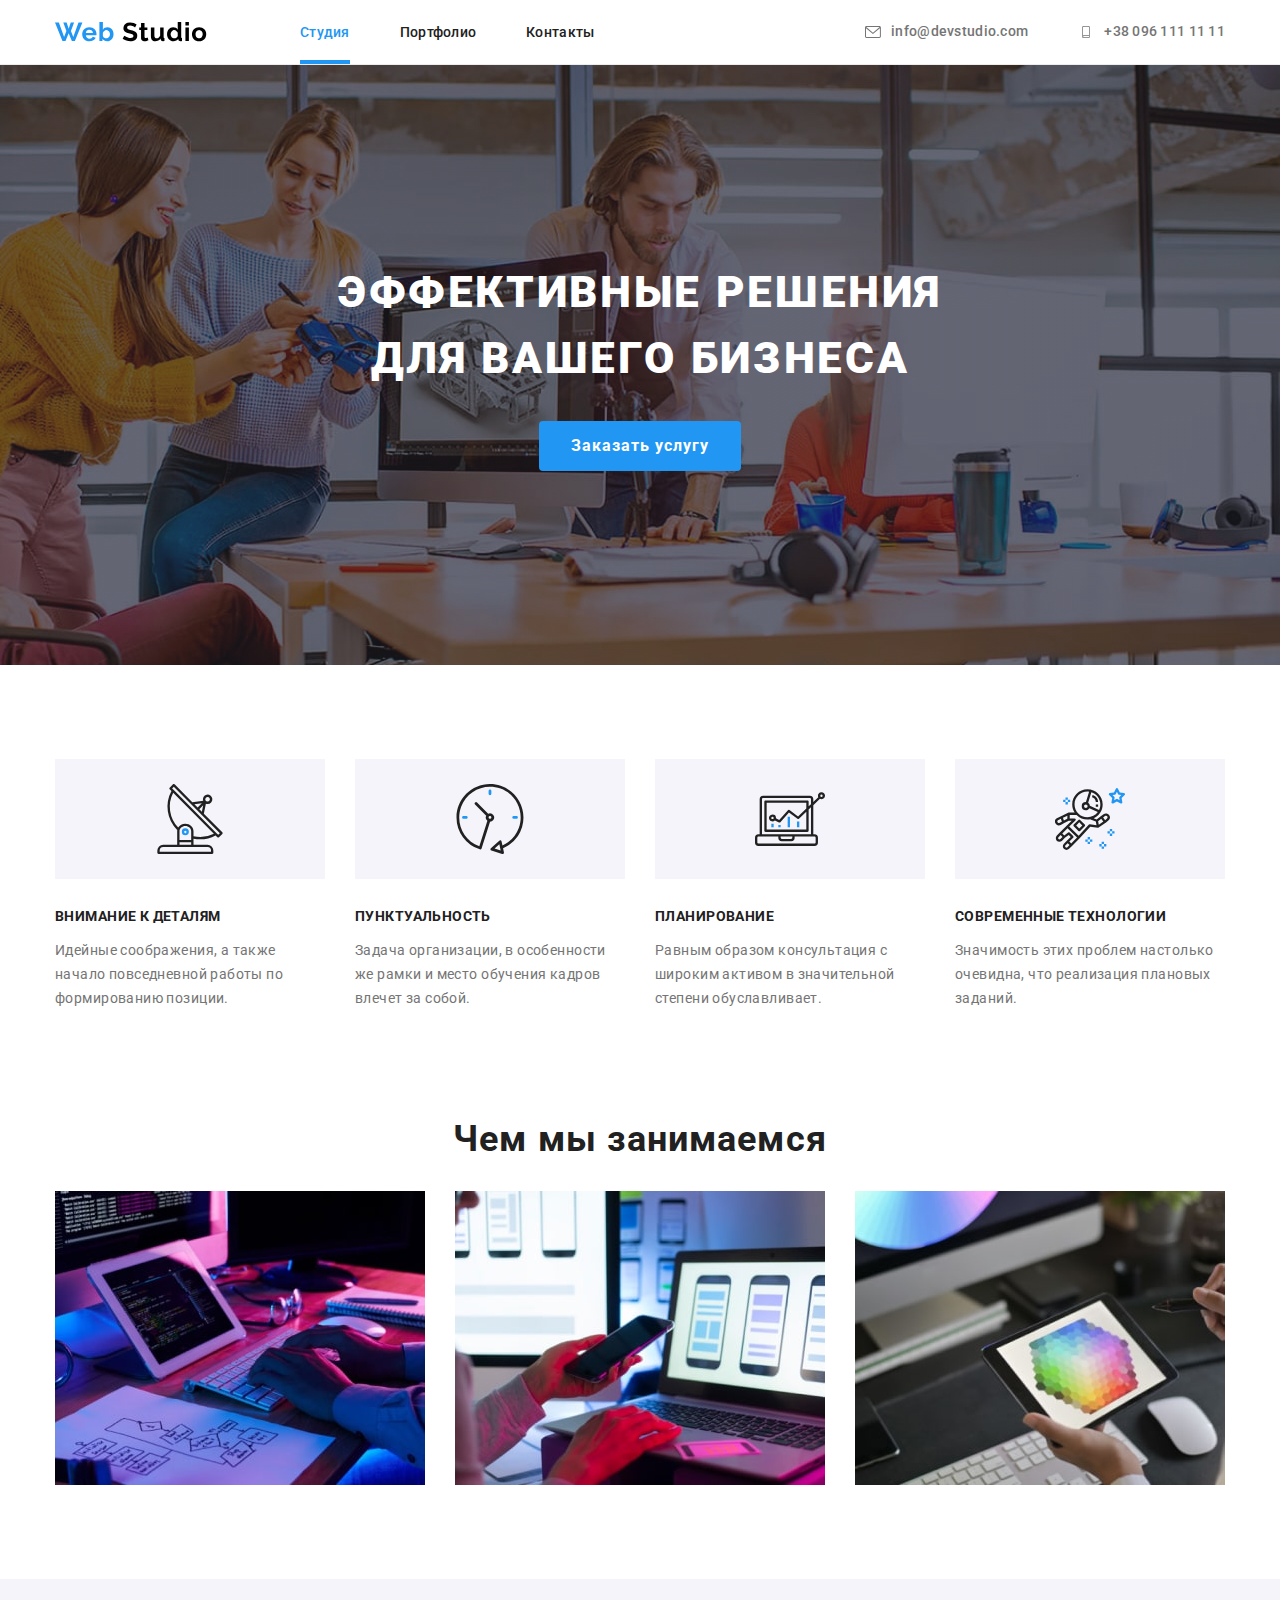
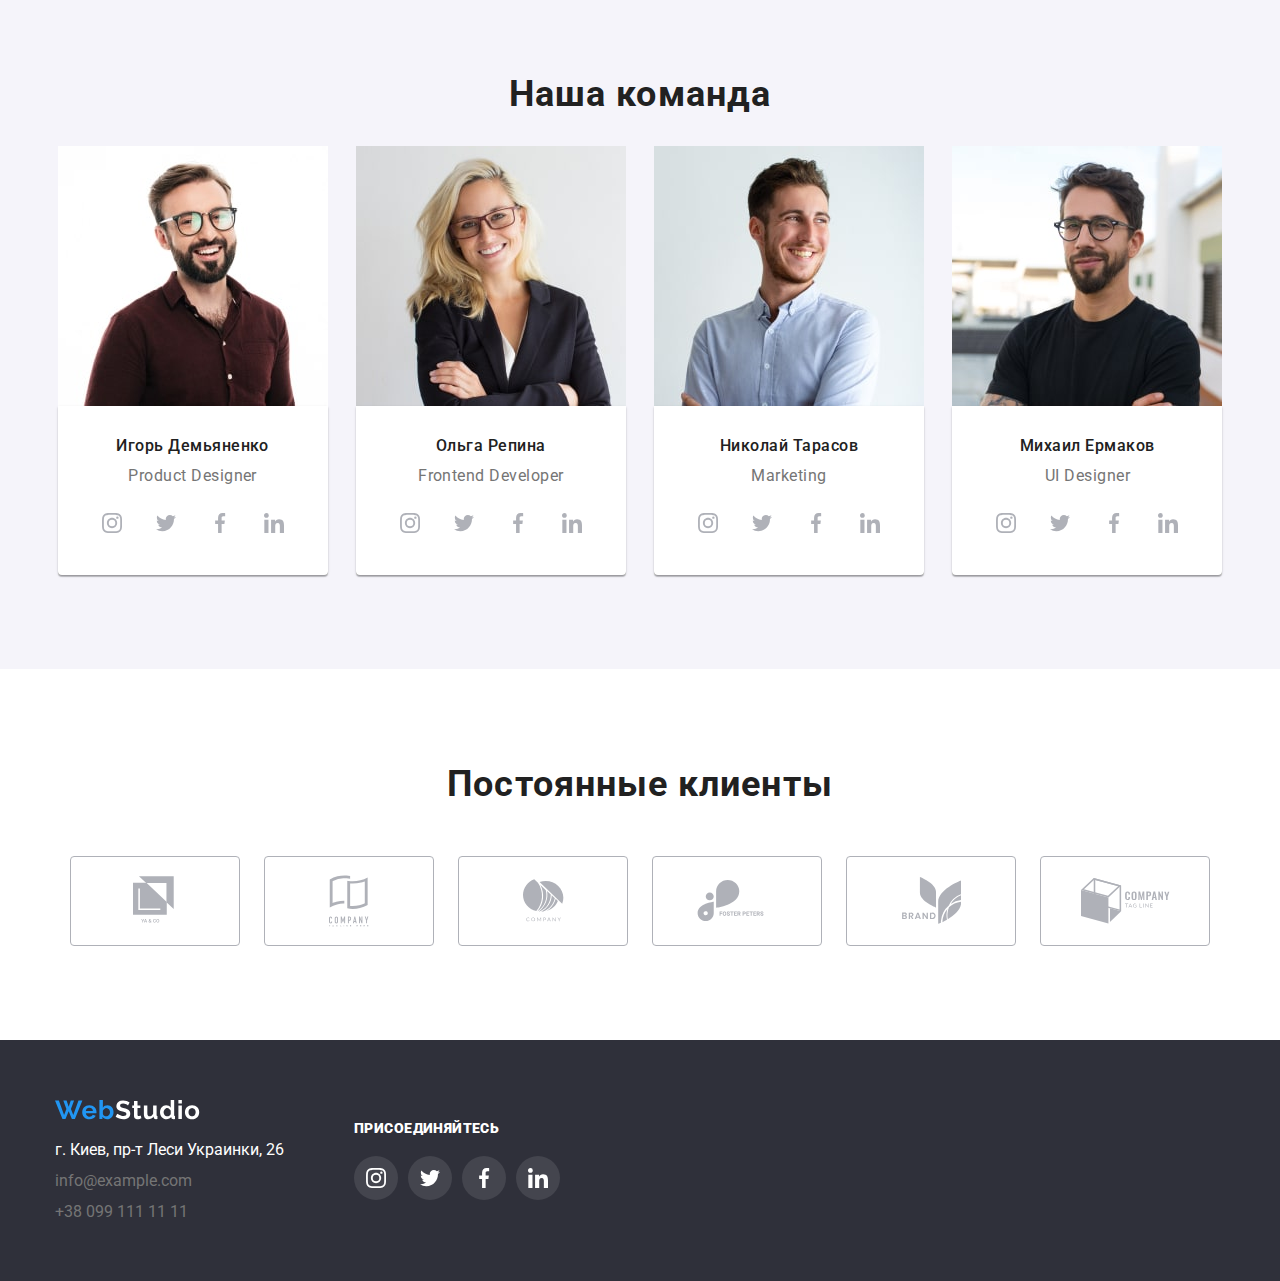
==== index.html @ 611ee0be "Создал репозиторий" ====
<!DOCTYPE html>
<html lang="ru">
  <head>
    <meta charset="UTF-8" />
    <meta name="viewport" content="width=device-width, initial-scale=1.0" />
    <title>Web Studio</title>
    <link
      href="https://fonts.googleapis.com/css2?family=Roboto:wght@400;500;700;900&display=swap"
      rel="stylesheet"
    />
    <link rel="stylesheet" href="./css/styles.css" />
  </head>

  <body>
    <header class="header">
      <div class="container container-header">
       <nav class="nav">
        <a href="./index.html">
          <img src="./images/logotype.svg" alt="Логотип студии" class="logo"/>
         </a>
        <ul class="navigation">
          <li class="navigation-item"><a href="./index.html" class="links-nav current">Студия</a></li>
          <li class="navigation-item"><a href="./portfolio.html" class="links-nav">Портфолио</a></li>
          <li class="navigation-item"><a href="" class="links-nav data-modal-open">Контакты</a></li>
        </ul>
       </nav>
       <ul class="contacts">
        <li class="contacts-item">
          <a href="mailto:info@devstudio.com" class="links-contact">
            <svg class="contact-icon">
              <use href="./images/sprite.svg#icon-envelope"></use>
            </svg>
            info@devstudio.com
          </a>
        </li>
        <li class="contacts-item">
          <a href="tel:+380961111111" class="links-contact">
            <svg class="contact-icon">
              <use href="./images/sprite.svg#icon-smartphone"></use>
            </svg>
            +38 096 111 11 11
          </a>
        </li>
       </ul>
      </div>
    </header>
  
    <main>
      <section class="hero">
        <div class="container hero-box">
        <h1>
          ЭФФЕКТИВНЫЕ РЕШЕНИЯ ДЛЯ ВАШЕГО БИЗНЕСА
        </h1>
        
        <button type="button" class="btn" data-modal-open>Заказать услугу</button>
      </div>
      </section>
      <section class="qualities">
        <div class="container qualities-container">
        <h2 class="visually-hidden">
          Качества
        </h2>
        <ul class="qualities-boxes">
          <li class="qualities-box details">
            <p class="qualities-title">
              Внимание к деталям
            </p>
            <p class="qualities-text">
              Идейные соображения, а также начало повседневной работы по
              формированию позиции.
            </p>
          </li>
          <li class="qualities-box punctuality">
            <h3 class="qualities-title">
              Пунктуальность
            </h3>
            <p class="qualities-text">
              Задача организации, в особенности же рамки и место обучения кадров
              влечет за собой.
            </p>
          </li>
          <li class="qualities-box planning">
            
            <h3 class="qualities-title">
              Планирование
            </h3>
            <p class="qualities-text">
              Равным образом консультация с широким активом в значительной
              степени обуславливает.
            </p>
          </li>
          <li class="qualities-box technology">
            
            <h3 class="qualities-title">
              Современные технологии
            </h3>
            <p class="qualities-text">
              Значимость этих проблем настолько очевидна, что реализация
              плановых заданий.
            </p>
          </li>
        </ul>
      </div>
      </section>
      <section class="jobs">
        <div class="container jobs-container">
        <h2>
          Чем мы занимаемся
        </h2>
        <ul class="jobs-boxes">
          <li class="jobs-box desktop">
            <img
              src="./images/desktop.jpg"
              width="370"
              alt="разработка компьютерного приложения"
            />
            <div class="jobs-overlay">
              <p class="jobs-overlay-text">десктопные приложения</p>
            </div>
          </li>
          <li class="jobs-box mobile">
            <img
              src="./images/mobile.jpg"
              width="370"
              alt="разработка мобильного приложения"
            />
            <div class="jobs-overlay">
              <p class="jobs-overlay-text">мобильные приложения</p>
            </div>
          </li>
          <li class="jobs-box design">
            <img src="./images/design.jpg" width="370" alt="разработка дизайна" />
            <div class="jobs-overlay">
              <p class="jobs-overlay-text">дизайнерские решения</p>
            </div>
          </li>
        </ul>
      </div>
      </section>
      <section class="team">
        <div class="container">
        <h2>
          Наша команда
        </h2>
        <ul class="team-boxes">
          <li class="team-box">
            <img class="dev-photo"
              src="./images/igor.jpg"
              width="270"
              alt="Фото дизайнера"
            />
            <div class="dev-footer">
            <p class="dev-name">Игорь Демьяненко</p>
            <p class="dev">Product Designer</p>
            <ul class="social-links">
              <li class="social-links-item">
              <a href="" class="social-link">
              <svg class="social-link-icon">
                <use href="./images/sprite.svg#icon-instagram"></use>
              </svg>
            </a>
          </li>
            <li class="social-links-item">
            <a href="" class="social-link">
              <svg class="social-link-icon">
                <use href="./images/sprite.svg#icon-twitter"></use>
              </svg>
            </a>
          </li>
          <li class="social-links-item">
            <a href="" class="social-link">
              <svg class="social-link-icon">
                <use href="./images/sprite.svg#icon-facebook"></use>
              </svg>
            </a>
          </li>
          <li class="social-links-item">
            <a href="" class="social-link">
              <svg class="social-link-icon">
                <use href="./images/sprite.svg#icon-linkedin"></use>
              </svg>
            </a>
          </li>
          </ul>
          </div>
          </li>
          <li class="team-box">
            <img class="dev-photo" src="./images/olga.jpg" width="270" alt="Фото фронтенд разработчика" />
            <div class="dev-footer">
            <p class="dev-name">Ольга Репина</p>
            <p class="dev">Frontend Developer</p>
            <ul class="social-links">
              <li class="social-links-item">
              <a href="" class="social-link">
              <svg class="social-link-icon">
                <use href="./images/sprite.svg#icon-instagram"></use>
              </svg>
            </a>
          </li>
            <li class="social-links-item">
            <a href="" class="social-link">
              <svg class="social-link-icon">
                <use href="./images/sprite.svg#icon-twitter"></use>
              </svg>
            </a>
          </li>
          <li class="social-links-item">
            <a href="" class="social-link">
              <svg class="social-link-icon">
                <use href="./images/sprite.svg#icon-facebook"></use>
              </svg>
            </a>
          </li>
          <li class="social-links-item">
            <a href="" class="social-link">
              <svg class="social-link-icon">
                <use href="./images/sprite.svg#icon-linkedin"></use>
              </svg>
            </a>
          </li>
          </ul>
        </div>
          </li>
          <li class="team-box">
            <img class="dev-photo" src="./images/nikolay.jpg" width="270" alt="Фото специалиста по маркетингу" />
            <div class="dev-footer">
            <p class="dev-name">Николай Тарасов</p>
            <p class="dev">Marketing</p> 
            <ul class="social-links">
              <li class="social-links-item">
              <a href="" class="social-link">
              <svg class="social-link-icon">
                <use href="./images/sprite.svg#icon-instagram"></use>
              </svg>
            </a>
          </li>
            <li class="social-links-item">
            <a href="" class="social-link">
              <svg class="social-link-icon">
                <use href="./images/sprite.svg#icon-twitter"></use>
              </svg>
            </a>
          </li>
          <li class="social-links-item">
            <a href="" class="social-link">
              <svg class="social-link-icon">
                <use href="./images/sprite.svg#icon-facebook"></use>
              </svg>
            </a>
          </li>
          <li class="social-links-item">
            <a href="" class="social-link">
              <svg class="social-link-icon">
                <use href="./images/sprite.svg#icon-linkedin"></use>
              </svg>
            </a>
          </li>
          </ul>
        </div>
          </li>
          <li class="team-box">
            <img class="dev-photo" src="./images/mihail.jpg" width="270" alt="Фото дизайнера интерфейса" />
            <div class="dev-footer">
            <p class="dev-name">Михаил Ермаков</p>
            <p class="dev">UI Designer</p>
            <ul class="social-links">
              <li class="social-links-item">
              <a href="" class="social-link">
              <svg class="social-link-icon">
                <use href="./images/sprite.svg#icon-instagram"></use>
              </svg>
            </a>
          </li>
            <li class="social-links-item">
            <a href="" class="social-link">
              <svg class="social-link-icon">
                <use href="./images/sprite.svg#icon-twitter"></use>
              </svg>
            </a>
          </li>
          <li class="social-links-item">
            <a href="" class="social-link">
              <svg class="social-link-icon">
                <use href="./images/sprite.svg#icon-facebook"></use>
              </svg>
            </a>
          </li>
          <li class="social-links-item">
            <a href="" class="social-link">
              <svg class="social-link-icon">
                <use href="./images/sprite.svg#icon-linkedin"></use>
              </svg>
            </a>
          </li>
          </ul>
        </div>
          </li>
        </ul>
      </div>
      </section>
      <section class="clients">
          <h2 class="clients-title">Постоянные клиенты</h2>
          <div class="container clients-container">
          <ul class="clients-box">
            <li class="clients-item">
              <a href="" class="client-link">
                <svg class="client-link-icon" width="45px" height="50px">
                  <use href="./images/sprite.svg#icon-logo1"></use>
                </svg>
              </a>
            </li>
            <li class="clients-item">
              <a href="" class="client-link">
                <svg class="client-link-icon" width="40px" height="52px">
                  <use href="./images/sprite.svg#icon-logo2"></use>
                </svg>
              </a>
            </li>
            <li class="clients-item">
              <a href="" class="client-link">
                <svg class="client-link-icon" width="41px" height="43px">
                  <use href="./images/sprite.svg#icon-logo3"></use>
                </svg>
              </a>
            </li>
            <li class="clients-item">
              <a href="" class="client-link">
                <svg class="client-link-icon" width="80px" height="42px">
                  <use href="./images/sprite.svg#icon-logo4"></use>
                </svg>
              </a>
            </li>
            <li class="clients-item">
              <a href="" class="client-link">
                <svg class="client-link-icon" width="59px" height="47px">
                  <use href="./images/sprite.svg#icon-logo5"></use>
                </svg>
              </a>
            </li>
            <li class="clients-item">
              <a href="" class="client-link">
                <svg class="client-link-icon" width="89px" height="46px">
                  <use href="./images/sprite.svg#icon-object1"></use>
                </svg>
              </a>
            </li>
          </ul>
        </div>
      </section> 
    </main>

    <footer>
      <section class="footer">
        <div class="container footer-container">
          <div class="footer-left">
        <a href="./index.html"
          ><img src="./images/logofooter.svg" alt="Логотип студии" class="footer-logo"
        /></a>
          <ul class="footer-contacts">
            <li class="footer-contact">г. Киев, пр-т Леси Украинки, 26</li>
            <li class="footer-contact"><a href="mailto:info@devstudio.com" class="contact">info@example.com</a></li>
            <li class="footer-contact"><a href="tel:+38target="_blank" 0991111111" class="contact">+38 099 111 11 11</a></li>
          </ul>
        </div>
          <div class="footer-right">
            <h3 class="footer-right-title"><b>ПРИСОЕДИНЯЙТЕСЬ</b></h3>
          <ul class="social-links-footer">
            <li class="social-links-item-footer">
            <a href="" class="social-link-footer">
            <svg class="social-link-icon-footer">
              <use href="./images/sprite.svg#icon-instagram"></use>
            </svg>
          </a>
        </li>
          <li class="social-links-item-footer">
          <a href="" class="social-link-footer">
            <svg class="social-link-icon-footer">
              <use href="./images/sprite.svg#icon-twitter"></use>
            </svg>
          </a>
        </li>
        <li class="social-links-item-footer">
          <a href="" class="social-link-footer">
            <svg class="social-link-icon-footer">
              <use href="./images/sprite.svg#icon-facebook"></use>
            </svg>
          </a>
        </li>
        <li class="social-links-item-footer">
          <a href="" class="social-link-footer">
            <svg class="social-link-icon-footer">
              <use href="./images/sprite.svg#icon-linkedin"></use>
            </svg>
          </a>
        </li>
        </ul>
      </div>
    </div>
      </section>
    </footer>

    <div class="modal-back is-hidden" data-modal>
      <div class="modal-window">
        
          <button type="button" class="modal-close" data-modal-close>
          <svg class="close-icon" width="11px" height="11px">
            <use href="./images/sprite.svg#icon-close"></use>
          </svg>
        </button>
        
      </div>
    </div>

    <script src="./js/modal.js"></script>

  </body>
</html>
---- css/styles.css ----
:root {
    --main-text-color: #757575;
    --secondary-text-color: #212121;
    --additional-text-color: #ffffff;
    --accent-color: #2196f3;
    --button-background: #f5f4fa;
  }

  * {
    box-sizing: border-box;
  }

  p {
    color: var(--main-text-color);
  }

  a {
    text-decoration: none;
  }
  
  .visually-hidden {
    margin: 0;
    position: absolute !important;
    clip: rect(1px, 1px, 1px, 1px);
    padding: 0 !important;
    border: 0 !important;
    height: 1px !important;
    width: 1px !important;
    overflow: hidden;
  }

  body {
    color: var(--secondary-text-color);
    font-family: roboto, sans-serif;
    margin: 0px;
  }
  
  ul {
    list-style: none;
  }

  h2 {
    color: var(--secondary-text-color);
    margin-top: 0px;
    font-style: normal;
    font-weight: bold;
    font-size: 36px;
    line-height: 1.2;
    text-align: center;
    letter-spacing: 0.03em;
  }
  
  h4 {
    font-style: normal;
    font-weight: bold;
    font-size: 14px;
    line-height: 1.14;
    letter-spacing: 0.03em;
    text-transform: uppercase;
  }

  .container {
    padding: 0 15px;
    width: 1200px;
    margin-left: auto;
    margin-right: auto;
  }

/* header */

.logo {
  margin-right: 93px;
}

.nav {
  display: flex;
  margin-right: auto;
}

.navigation {
  margin: 0;
  width: 313px;
  padding: 0px;
  display: flex;
  
}

.navigation-item:not(:first-child) {
  margin-left: 50px;
}

.container-header {
    display: flex;
    align-items: center;  
  }

  header::after {
    content: "";
    display: block;
    height: 1px;
    width: 100%;
    background-color: #ECECEC;
    border-radius: 2px;
  }

  .links-nav {
    padding: 24px 0;
    color: var(--secondary-text-color);
    font-style: normal;
    font-weight: 500;
    font-size: 14px;
    line-height: 1.14;
    letter-spacing: 0.02em;
    transition: color 250ms cubic-bezier(0.4, 0, 0.2, 1);
  }
  
  .links-nav:hover,
  .links-nav:focus {
    color: var(--accent-color);
  }
  
  .links-contact {
    display: flex;
    align-items: center;
  }

  .contact-icon {
    margin-right: 10px;
    width: 16px;
    height: 12px;
    fill: #757575;
    transition: fill 250ms cubic-bezier(0.4, 0, 0.2, 1);
  }

  .links-contact:hover
  .contact-icon, 
  .links-contact:focus 
  .contact-icon {
    fill: var(--accent-color);
}

  .contact-icon:hover,
  .contact-icon:focus {
    fill: var(--accent-color);
  }

  .links-contact {
    padding: 24px 0;
    color: var(--main-text-color);
    font-style: normal;
    font-weight: 500;
    font-size: 14px;
    line-height: 1.14;
    letter-spacing: 0.02em;
    transition: color 250ms cubic-bezier(0.4, 0, 0.2, 1);
  }

  .links-contact:hover,
.links-contact:focus {
  color: var(--accent-color);
}

.contacts {
  display: flex;
  align-items: center;
  margin: 0;
  padding: 0;
}

.contacts-item:not(:first-child) {
  margin-left: 50px;
}

.current {
  color: var(--accent-color);
  position: relative;
}

.current::after {
  content: "";
  display: block;
  height: 4px;
  background: var(--accent-color);
  width: 100%;
  position: absolute;
  top: 60px;
}

/* footer */

.footer-right-title {
  font-family: roboto, sans-serif;
  margin-bottom: 20px;
  margin-top: 0px;
  font-weight: 700;
  font-size: 14px;
  line-height: 1.14;
  letter-spacing: 0.03em;
  color: var(--additional-text-color) 
}

.footer-contacts {
  margin: 0;
  padding: 0;
  height: 81px;
  display: flex;
  flex-direction: column;
  justify-content: space-between;
}

.footer {
    padding: 60px 0;
    background-color: #2f303a;
  }
  
  .footer-logo {
    margin-bottom: 20px;
  }

  .footer-container {
    display: flex;
    align-items: center;
  }

  .footer-contact {
    color: #ffffff;
  }

  .contacts {
    font-family: Roboto;
    font-style: normal;
    font-weight: normal;
    font-size: 14px;
    line-height: 1.7;
    letter-spacing: 0.03em;
  }
  
  .contact {
    color: var(--main-text-color);
  }

  .social-links-footer {
    display: flex;
    margin: 0;
    padding: 0;
  }

  .social-link-footer {
    width: 44px;
    height: 44px;
    border-radius: 50%;
    background-color: rgba(255, 255, 255, 0.1);
    color: var(--additional-text-color);
    display: flex;
    justify-content: center;
    align-items: center;
    transition: background-color 250ms cubic-bezier(0.4, 0, 0.2, 1);
  }

  .social-links-item-footer:not(:last-child) {
    margin-right: 10px;   
  }

  .social-link-footer:hover,
  .social-link-footer:focus {
    color: var(--additional-text-color);
    background-color: var(--accent-color);
  }

  .social-link-icon-footer {
    width: 20px;
    height: 20px;
    fill: currentColor;
  }

  .footer-right {
    margin-left: 70px;
  }

/* studio */

/* hero */

h1 {
    margin: 0px 0px;
    font-style: normal;
    font-weight: 900;
    font-size: 44px;
    line-height: 1.5;
    text-align: center;
    letter-spacing: 0.06em;
    text-transform: uppercase;
    color: #ffffff;
  }

.hero {
    height: 600px;
    display: flex;
    align-items: center;
    background-color: #2f303a;
    background-image: linear-gradient(#2F303A66, #2F303A66),
    url(../images/hero.jpg);
    background-repeat: no-repeat;
    background-size: cover;
    background-position: right top;
  }

  .hero-box {
    max-width: 696px;
    display: flex;
    flex-direction: column;
  }

  .btn {
    min-width: 200px;
    margin-left: auto;
    margin-right: auto;
    color: var(--additional-text-color);
    background-color: var(--accent-color);
    margin-top: 30px;
    font-family: Roboto;
    font-style: normal;
    font-weight: bold;
    font-size: 16px;
    line-height: 1.9;
    border-radius: 4px;
    padding: 10px 32px;
    text-align: center;
    letter-spacing: 0.06em;
    cursor: pointer;
  }

/* qualities */

.qualities-boxes {
  padding: 0;
  margin: 0;
  display: flex;
}

.qualities-box {
  max-width: 270px;
}

.details::before {
  content: "";
  display: block;
  height: 120px;
  margin-bottom: 30px;
  background-image: url(../images/antenna.svg);
  background-color: #f5f4fa;
  background-position: center;
  background-repeat: no-repeat;
}

.punctuality::before {
  content: "";
  display: block;
  height: 120px;
  margin-bottom: 30px;
  background-image: url(../images/clock.svg);
  background-color: #f5f4fa;
  background-position: center;
  background-repeat: no-repeat;
}

.planning::before {
  content: "";
  display: block;
  height: 120px;
  margin-bottom: 30px;
  background-image: url(../images/diagram.svg);
  background-color: #f5f4fa;
  background-position: center;
  background-repeat: no-repeat;
}

.technology::before {
  content: "";
  display: block;
  height: 120px;
  margin-bottom: 30px;
  background-image: url(../images/astronaut.svg);
  background-color: #f5f4fa;
  background-position: center;
  background-repeat: no-repeat;
}

.qualities-box:not(:last-child) {
  margin-right: 30px;
}

.qualities-container {
  padding: 0 15px;
}


.qualities {
    padding: 94px 0px;
  }
  
  .qualities-title {
    color: var(--secondary-text-color);
  }
  
  .qualities-text {
    color: var(--main-text-color);
  }

  .qualities-title {
    font-style: normal;
    font-weight: bold;
    font-size: 14px;
    line-height: 1.14;
    letter-spacing: 0.03em;
    text-transform: uppercase;
  }
  
  .qualities-text {
    font-style: normal;
    font-weight: normal;
    font-size: 14px;
    line-height: 1.7;
    letter-spacing: 0.03em;
  }
  

/* jobs */

.jobs-box:not(:nth-child(3n)) {
  margin-right: auto;
}

.jobs-container {
  padding-left: 15px;
  padding-right: 15px;
}

.jobs-boxes {
  padding: 0;
  margin: 0;
  display: flex;
}

.jobs {
    padding-bottom: 94px;
    color: var(--additional-text-color);
  }

  .jobs-box {
    position: relative;
    overflow: hidden;
  }

  .jobs-overlay {
    width: 100%;
    height: 70px;
    background-color: rgba(47, 48, 58, 0.8);
    display: flex;
    justify-content: center;
    align-items: center;
    position: absolute;
    transition: transform 250ms cubic-bezier(0.4, 0, 0.2, 1);
  }

  .jobs-overlay-text {
    font-weight: 700;
    color: var(--additional-text-color);
    text-transform: uppercase;
  }

  .desktop:hover .jobs-overlay,
  .desktop:focus .jobs-overlay {
    transform: translateY(-100%);
  }

  .mobile:hover .jobs-overlay,
  .mobile:focus .jobs-overlay {
    transform: translateY(-100%);
  }

  .design:hover .jobs-overlay,
  .design:focus .jobs-overlay {
    transform: translateY(-100%);
  }

.team-boxes {
  margin: 0;
  padding: 0;
  display: flex;
  justify-content: space-around;
}

.team-box {
  display: flex;
  flex-direction: column;
  justify-content: center;
  background: #fff;
}

.dev-footer {
  padding-bottom: 30px;
  padding-top: 30px;
  box-shadow: 0px 1px 3px rgba(0, 0, 0, 0.12),
  0px 1px 1px rgba(0, 0, 0, 0.14),
  0px 2px 1px rgba(0, 0, 0, 0.2);
  border-radius: 0px 0px 4px 4px;
}

.team-box:not(:last-child) {
  margin-right: 23px;
}

.team {
    padding: 94px 0px;
    background-color: #F5F4FA;
  }

  .dev {
    text-align: center;
    margin: 0;
    font-style: normal;
    font-weight: normal;
    font-size: 16px;
    line-height: 1.2;
    letter-spacing: 0.03em;
  }

  .dev-name {
    text-align: center;
    color: var(--secondary-text-color);
    margin-bottom: 10px;
    margin-top: 0;
    font-style: normal;
    font-weight: 500;
    font-size: 16px;
    line-height: 1.2;
    letter-spacing: 0.03em;
  }

  .social-link {
    display: flex;
    justify-content: center;
    align-items: center;
    width: 44px;
    height: 44px;
    border-radius: 50%;
    color: #afb1b8;
    background-color: #FFFFFF;
    transition: color 250ms cubic-bezier(0.4, 0, 0.2, 1), background-color 250ms cubic-bezier(0.4, 0, 0.2, 1);
}
  
  .social-link-icon {
    width: 20px;
    height: 20px;
    fill: currentColor;
}

  .social-links {
    padding: 0;
    margin: 0;
    display: flex;
    justify-content: center;
    margin-top: 16px;
  }

  .social-links-item:not(:first-child) {
    margin-left: 10px;
  }

  .social-link:hover,
  .social-link:focus {
    background-color: var(--accent-color);
    color: #ffffff;
  }

  .social-link-icon:hover .social-link,
  .social-link-icon:focus .social-link {
    background-color: var(--accent-color);
  }

  /* clients */

  .clients {
    padding: 94px 0;
  }

  .clients-title {
    margin: 0;
    margin-bottom: 50px;
  }

  .client-link {
    width: 170px;
    height: 90px;
    display: flex;
    justify-content: center;
    align-items: center;
    border: 1px solid #afb1b8;
    border-radius: 4px;
    color: #AFB1B8;
    transition: color 250ms cubic-bezier(0.4, 0, 0.2, 1);
}
  }

  .clients-container {
    padding: 0 15px;
    margin: 0 auto;
  }

  .clients-box {
    margin: 0;
    padding: 0 15px;
    width: 1170px;
    margin: 0 auto;
    display: flex;
    justify-content: space-between;
  }

  .client-link:hover,
  .client-link:focus {
    color: var(--accent-color);
    border-color: var(--accent-color);
  }

  .client-link-icon {
    fill: currentColor;
  }

  /* portfolio */

ul {
  list-style: none;
}

.filter-btns {
  display: flex;
  justify-content: center;
  margin: 0 auto;
  padding: 94px 15px 0;

}

.filter-btn-box:not(:first-child) {
  margin-left: 8px;
}

.filter-btn {
  border-radius: 4px;
  padding: 6px 22px;
  transition: color 250ms cubic-bezier(0.4, 0, 0.2, 1), background-color 250ms cubic-bezier(0.4, 0, 0.2, 1);
  cursor: pointer;
}

.filters {
    padding-top: 94px;
    padding-bottom: 34px;
    min-width: 1200px;
}

.gallery-container {
    width: 1200px;
    margin: 0 auto;
    padding: 0 15px;
}

.gallery {
  padding-bottom: 94px;
}

  .gallery-type {
    margin-bottom: 20px;
  }

h3 {
  color: var(--secondary-text-color);
  margin-top: 20px;
  margin-bottom: 4px;
  font-style: normal;
  font-weight: bold;
  font-size: 18px;
  line-height: 2;
  letter-spacing: 0.06em;
}

.gallery-boxes {
  display: flex;
  flex-wrap: wrap;
  margin: 0 auto;
  padding: 50px 15px 0;
}

.gallery-box {
  width: 370px;
  transition: box-shadow 250ms cubic-bezier(0.4, 0, 0.2, 1);

}

.gallery-box:not(:nth-last-child(-n + 3)) {
  margin-bottom: 30px;
}

.gallery-box:not(:nth-child(3n)) {
 margin-right: 30px;
} 

.gallery-text-box {
  padding: 20px 24px;
  border: 1px solid #EEEEEE;
}

img {
  display: block;
}

  button {
    background-color: var(--button-background);
    border: 0px;
    font-family: Roboto;
    font-style: normal;
    font-weight: 500;
    font-size: 16px;
    line-height: 1.6;
    letter-spacing: 0.03em;
  }
  
  button:hover,
  button:focus {
    color: var(--additional-text-color);
    background-color: var(--accent-color);
    border-radius: 4px;
  }
  
  .gallery-text {
    font-style: normal;
    font-weight: normal;
    font-size: 18px;
    line-height: 1.6;
    letter-spacing: 0.03em;
  }
  
  .gallery-type {
    font-style: normal;
    font-weight: normal;
    font-size: 16px;
    line-height: 1.9;
    letter-spacing: 0.03em;
  }

  .gallery-box:hover,
  .gallery-box:focus {
    box-shadow: 0px 1px 1px rgba(0, 0, 0, 0.12),
    0px 4px 4px rgba(0, 0, 0, 0.06),
    1px 4px 6px rgba(0, 0, 0, 0.16);
  }

  .gallery-overlay-text {
    font-weight: 400;
    color: var(--additional-text-color);
    max-width: 322px;
    line-height: 1.56;
    letter-spacing: 0.03em;
    font-size: 18px;
  }

  .gallery-overlay-text-box {
    display: flex;
    justify-content: center;
    align-items: center;
    background-color: rgba(33, 150, 243, 0.9);
    width: 100%;
    height: 100%;
    position: absolute;
    transition: transform 250ms cubic-bezier(0.4, 0, 0.2, 1);
  }

  .gallery-box:hover .gallery-overlay-text-box,
  .gallery-box:focus .gallery-overlay-text-box {
    transform: translateY(-100%)
  }

  .gallery-overlay-box {
    position: relative;
    overflow: hidden;
    max-width: 370px;
    max-height: 294px;
  }

  /* modal */

  .modal-back {
    width: 100%;
    height: 100%;
    background-color: rgba(0, 0, 0, 0.2);
    position: fixed;
    left: 0;
    top: 0;
    transition: 500ms linear;
  }

  .is-hidden {
    opacity: 0;
    pointer-events: unset;
    visibility: hidden;
  }

  

  .modal-window {
    width: 528px;
    height: 581px;
    background-color: #fff;
    position: absolute;
    left: 50%;
    top: 50%;
    border-radius: 4px;
    transform: translate(-50%, -50%);
    transition: 500ms linear;
  }

  .is-hidden .modal-window {
    background-color: rgba(0, 0, 0, 0.2);
  }

  .modal-close {
    width: 30px;
    height: 30px;
    position: absolute;
    top: 8px;
    right: 8px;
    border-radius: 50%;
    cursor: pointer;
    transition: background-color 250ms cubic-bezier(0.4, 0, 0.2, 1);
  }

  .modal-close:hover {
    border-radius: 50%;
    background-color: var(--accent-color);
  }
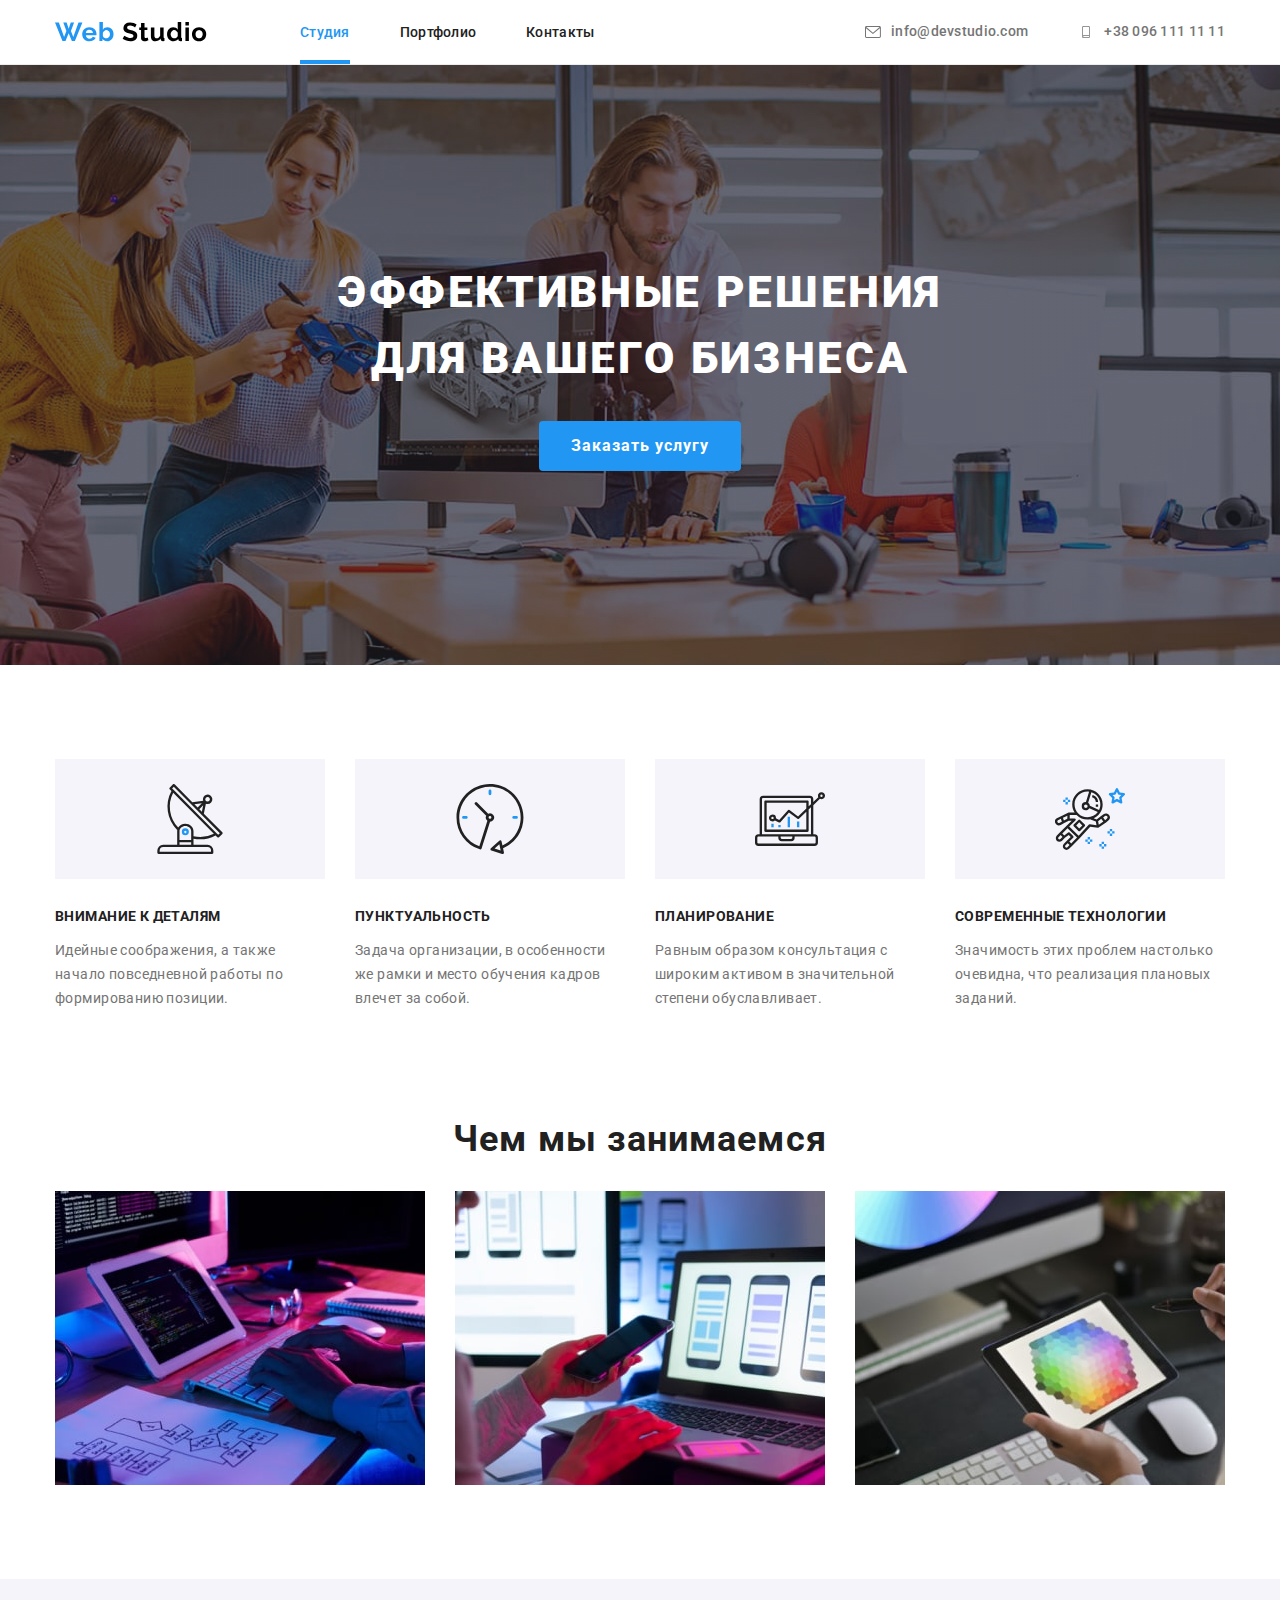
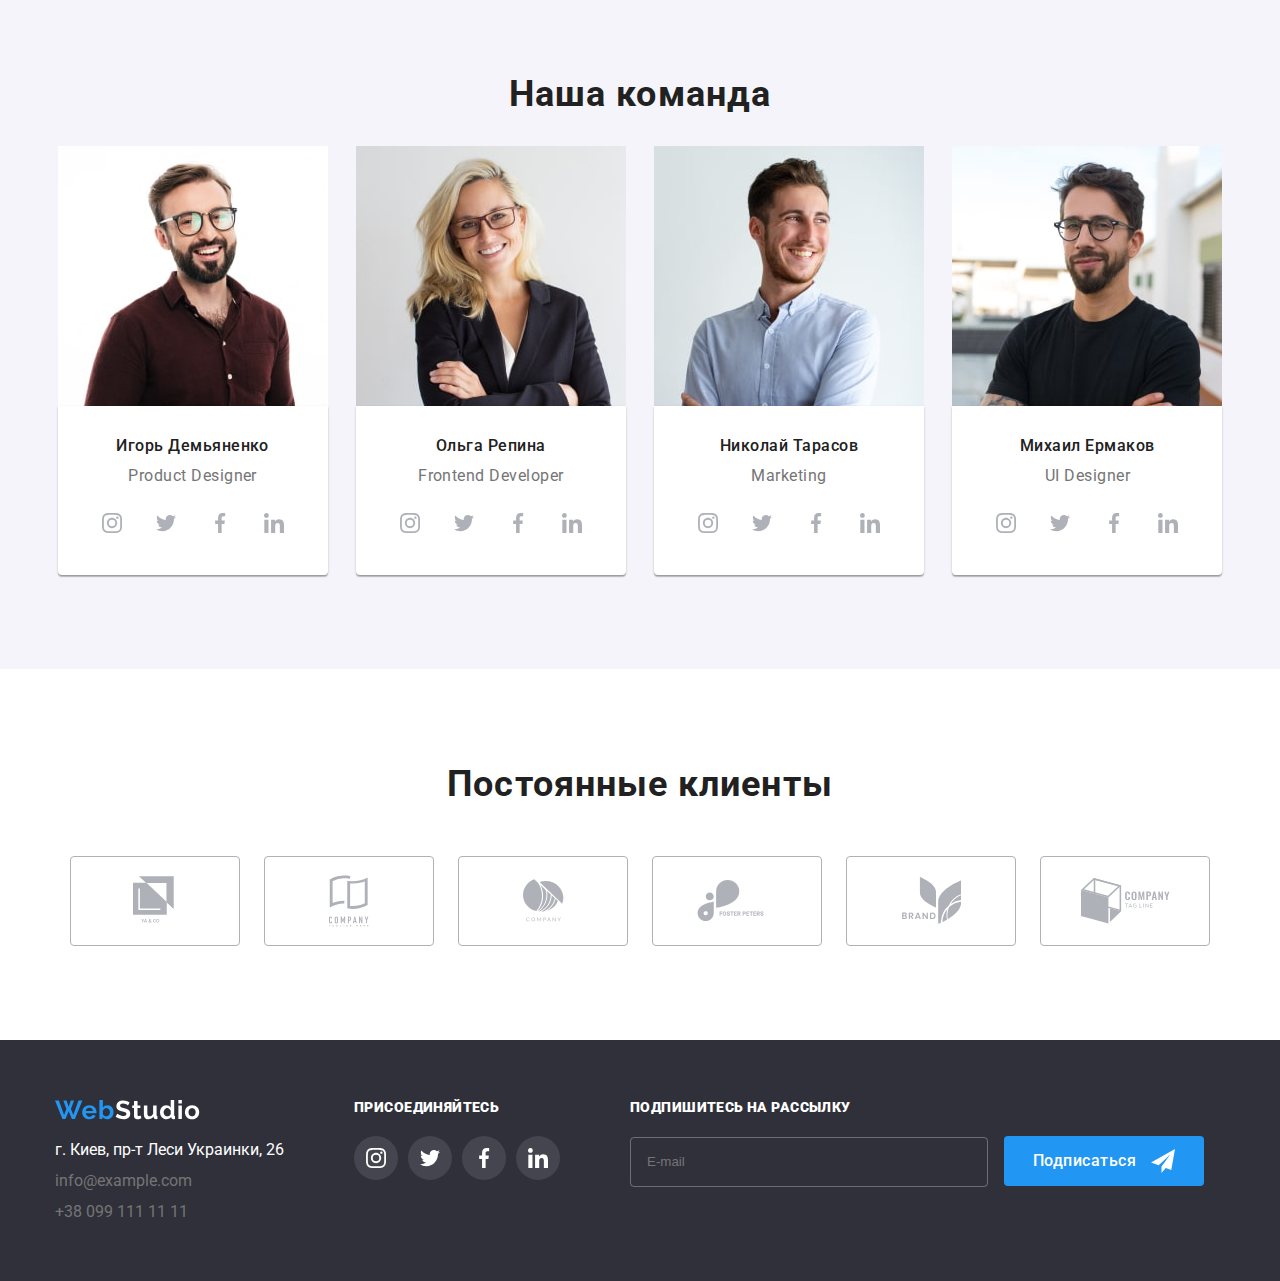
==== commit a30cc154: "Добавил элементы формы" ====
--- a/index.html
+++ b/index.html
@@ -395,6 +395,18 @@
         </li>
         </ul>
       </div>
+      <div class="footer-form-box">
+        <h3 class="footer-form-title"><b>подпишитесь на рассылку</b></h3>
+        <form action="#" class="footer-form">
+          <input type="email" name="user-mail" placeholder="E-mail" class="footer-form-input">
+          <button type="submit" class="footer-form-button">Подписаться 
+            <svg class="plane" width="24px"
+            height="24px">
+            <use href="./images/symbol-defs.svg#icon-plane"></use>
+          </svg>
+        </button>
+        </form>
+      </div>
     </div>
       </section>
     </footer>
@@ -407,7 +419,36 @@
             <use href="./images/sprite.svg#icon-close"></use>
           </svg>
         </button>
-        
+        <h4 class="modal-form-title">Оставьте свои данные, мы вам перезвоним</h4>
+        <form action="#" class="modal-form">
+          
+          <div class="modal-form-box">
+          <label for="user-name">Имя</label>
+          <input id="user-name" type="text" class="modal-form-input" name="user-name">
+        </div>
+          
+        <div class="modal-form-box">
+          <label for="user-phone">Телефон</label>
+          <input id="user-phone" type="tel" class="modal-form-input" name="user-phone">
+        </div>
+
+         <div class="modal-form-box">
+          <label for="user-mail">Почта</label>
+          <input id="user-mail" type="email" class="modal-form-input" name="user-mail">
+        </div>
+
+
+          <label for="user-comment">Комментарий</label>
+          <textarea id="user-comment" class="modal-form-comment" name="user-comment"></textarea>
+
+
+          <div class="modal-form-box">
+          <input type="checkbox" id="user-policy" name="user-policy">
+          <label for="user-policy" class="modal-form-label-check">Соглашаюсь с рассылкой и принимаю <a href="#">Условия договора</a></label>
+        </div>
+
+          <button type="submit" class="modal-form-btn"></button>
+        </form>
       </div>
     </div>
 
--- a/css/styles.css
+++ b/css/styles.css
@@ -211,6 +211,7 @@
 .footer {
     padding: 60px 0;
     background-color: #2f303a;
+    width: 100%;
   }
   
   .footer-logo {
@@ -219,7 +220,7 @@
 
   .footer-container {
     display: flex;
-    align-items: center;
+    align-items: start;
   }
 
   .footer-contact {
@@ -276,6 +277,60 @@
   .footer-right {
     margin-left: 70px;
   }
+
+  .footer-form-box {
+    margin-left: 70px;
+  }
+
+  .footer-form-title {
+    margin-bottom: 20px;
+    margin-top: 0px;
+    text-transform: uppercase;
+    font-weight: 700;
+    font-size: 14px;
+    line-height: 1.14;
+    letter-spacing: 0.03em;
+    color: var(--additional-text-color);
+  }
+
+  .plane {
+    fill: currentColor;
+   }
+
+  .footer-form-button {
+    cursor: pointer;
+    width: 200px;
+    height: 50px;
+    background-color: var(--accent-color);
+    color: var(--additional-text-color);
+    transition: color 250ms linear;
+    transition: background-color 250ms linear;
+    display: inline-flex;
+    justify-content: space-between;
+    align-items: center;
+    padding: 10px 29px;
+    margin-left: 12px;
+    border-radius: 4px;
+  }
+
+  .footer-form-button:hover,
+  .footer-form-button:focus {
+    background-color: var(--additional-text-color);
+    color: var(--accent-color);
+    fill: var(--accent-color);
+  }
+
+  .footer-form-input {
+    width: 358px;
+    height: 50px;
+    padding-left: 16px;
+    background-color: transparent;
+    border: 1px solid rgba(255, 255, 255, 0.3);
+    border-radius: 4px;
+    color: var(--additional-text-color);
+  }
+
+
 
 /* studio */
 
@@ -809,6 +864,7 @@
   .modal-window {
     width: 528px;
     height: 581px;
+    padding: 0 40px;
     background-color: #fff;
     position: absolute;
     left: 50%;
@@ -816,6 +872,10 @@
     border-radius: 4px;
     transform: translate(-50%, -50%);
     transition: 500ms linear;
+    display: flex;
+    justify-content: center;
+    align-items: center;
+    flex-direction: column;
   }
 
   .is-hidden .modal-window {
@@ -830,10 +890,34 @@
     right: 8px;
     border-radius: 50%;
     cursor: pointer;
-    transition: background-color 250ms cubic-bezier(0.4, 0, 0.2, 1);
+    transition: color 250ms cubic-bezier(0.4, 0, 0.2, 1);
+  }
+
+  .close-icon {
+    fill: currentColor;
   }
 
   .modal-close:hover {
     border-radius: 50%;
-    background-color: var(--accent-color);
-  }
+  }
+
+  .modal-form-title {
+    margin: 0px;
+  }
+
+  .modal-form-input {
+    width: 100%;
+    height: 40px;
+    border: 1px solid rgba(33, 33, 33, 0.2);
+    border-radius: 4px;
+    padding-left: 42px;
+  }
+
+  .modal-form-comment {
+    width: 100%;
+    height: 120px;
+    border: 1px solid rgba(33, 33, 33, 0.2);
+    border-radius: 4px;
+    resize: none;
+    padding: 12px 16px;
+  }